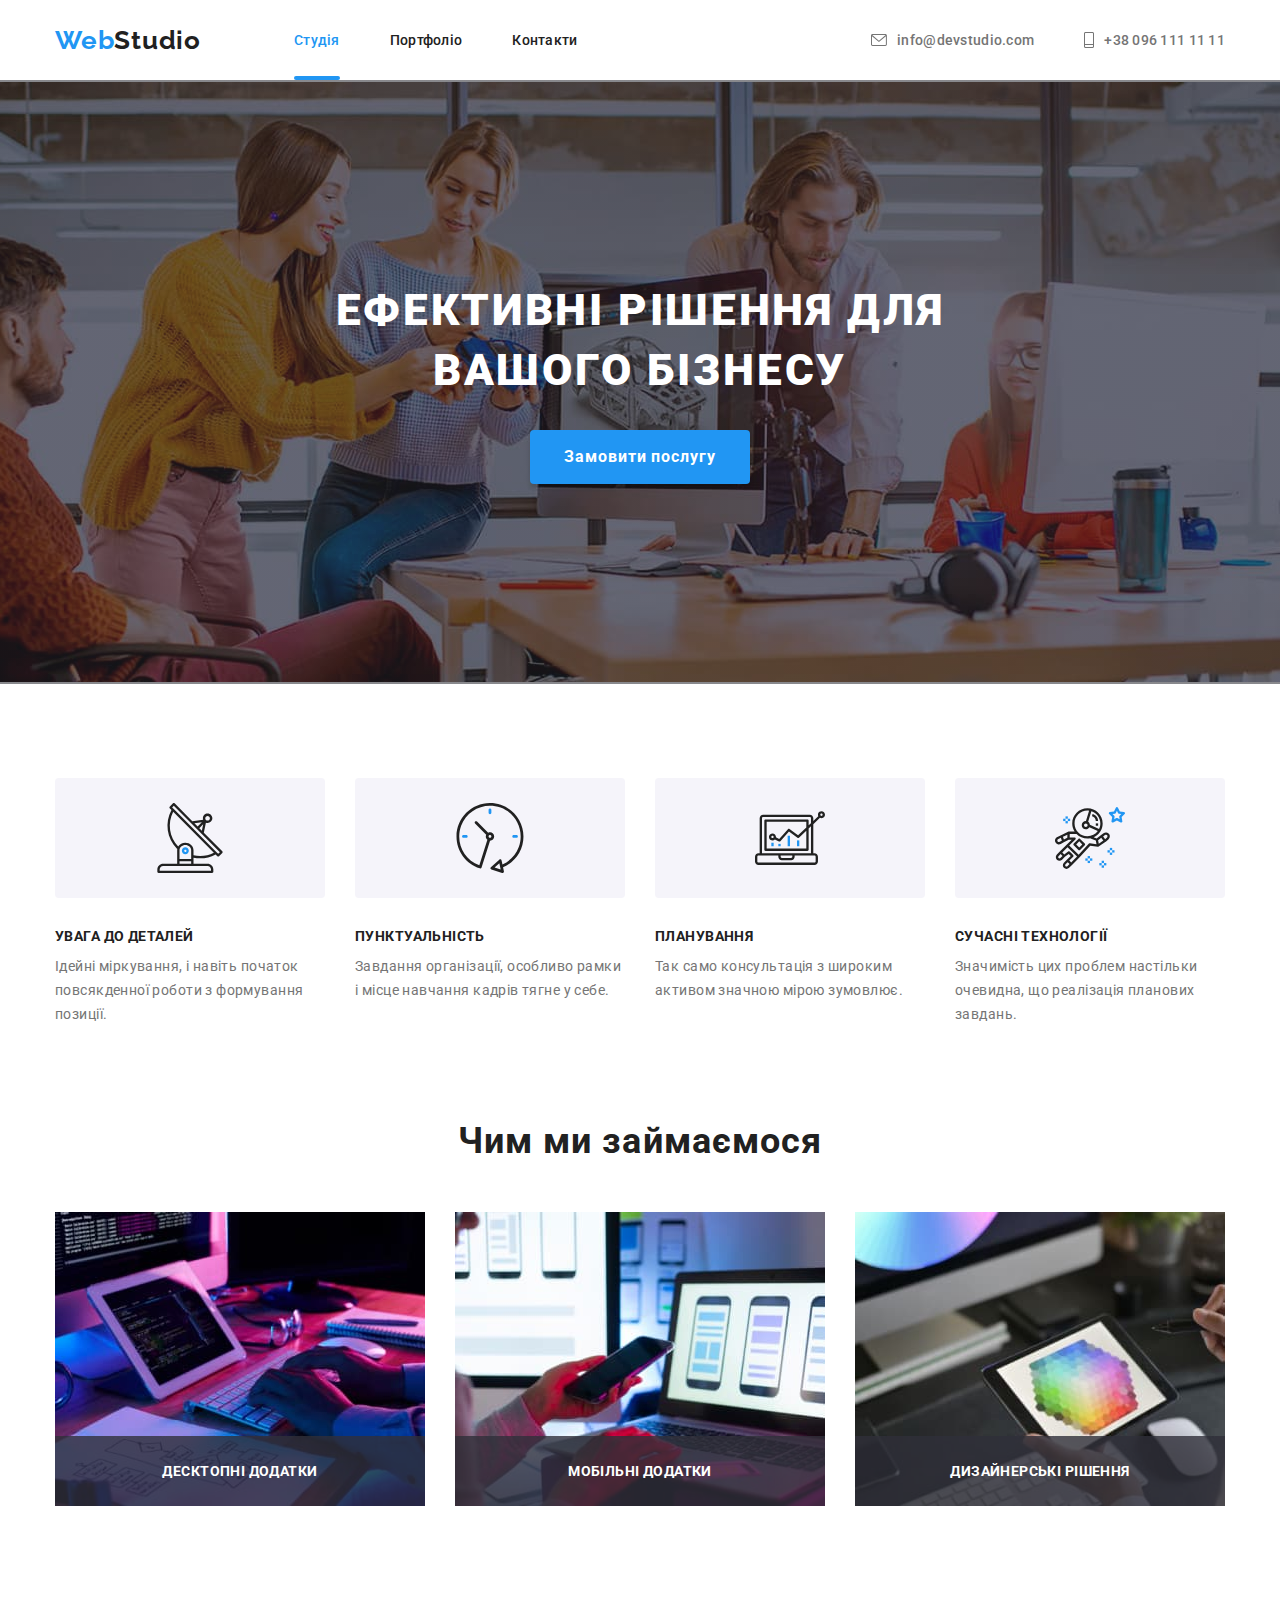
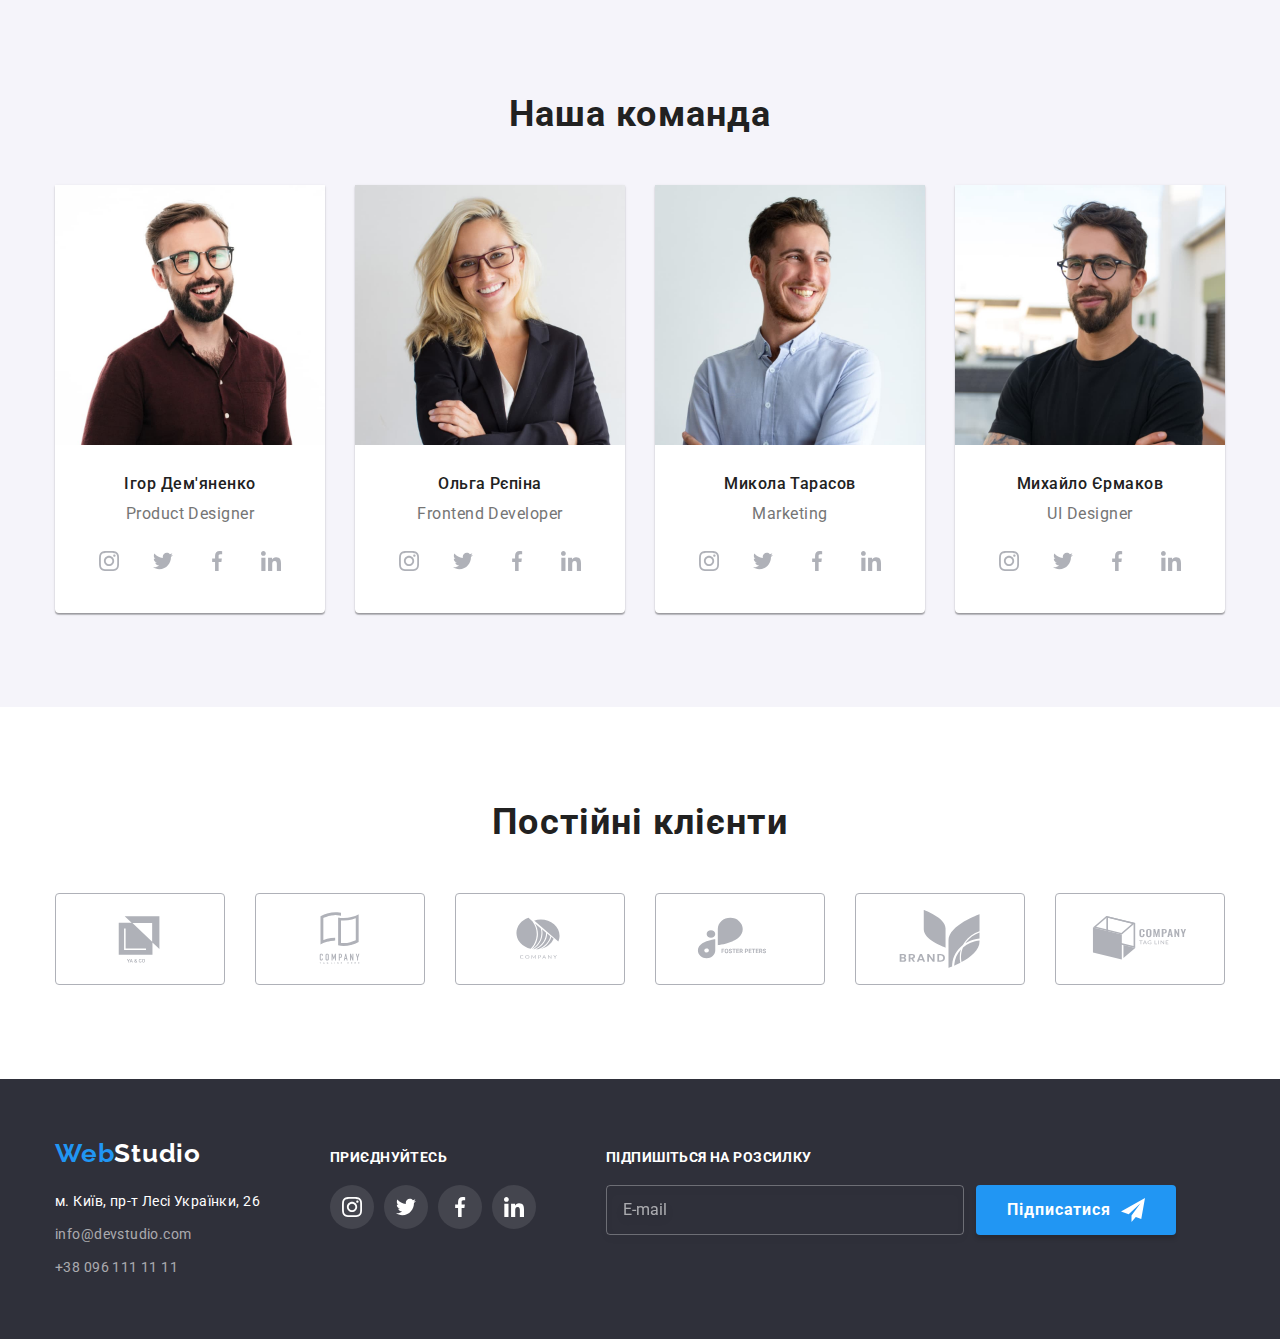
==== index.html @ f85b4e84 "стилізує форму" ====
<!DOCTYPE html>
<html lang="en">
  <head>
    <meta charset="UTF-8" />
    <meta http-equiv="X-UA-Compatible" content="IE=edge" />
    <meta name="viewport" content="width=device-width, initial-scale=1.0" />
    <title>Web Studio</title>
    <link rel="preconnect" href="https://fonts.googleapis.com" />
    <link rel="preconnect" href="https://fonts.gstatic.com" crossorigin />
    <link
      href="https://fonts.googleapis.com/css2?family=Raleway:wght@700&family=Roboto:wght@400;500;700;900&display=swap"
      rel="stylesheet"
    />
    <link
      rel="stylesheet"
      href="https://cdnjs.cloudflare.com/ajax/libs/modern-normalize/1.1.0/modern-normalize.min.css"
    />
    <link rel="stylesheet" href="./css/styles.css" />
  </head>

  <body>
    <header class="page-header">
      <div class="container flex">
        <a href="" class="logo link"
          ><span class="first-part">Web</span>Studio</a
        >
        <nav class="nav">
          <ul class="nav-list list">
            <li class="site-nav-item">
              <a href="" class="studio-nav-link current link">Студія</a>
            </li>
            <li class="site-nav-item">
              <a href="./portfolio.html" class="site-nav-link link"
                >Портфоліо</a
              >
            </li>
            <li class="site-nav-item">
              <a href="" class="site-nav-link link">Контакти</a>
            </li>
          </ul>
        </nav>
        <ul class="auth-nav list">
          <li class="header item">
            <a class="auth-nav-link mail link" href="mailto:info@devstudio.com">
              <svg class="header-icon email" width="16" , height="12">
                <use href="./images/symbol-defs.svg#envelope"></use>
              </svg>
              info@devstudio.com</a
            >
          </li>
          <li class="header item">
            <a class="auth-nav-link phone link" href="tel:+380961111111">
              <svg class="header-icon mobile" width="10" ,height="16">
                <use href="./images/symbol-defs.svg#mobile"></use>
              </svg>
              +38 096 111 11 11</a
            >
          </li>
        </ul>
      </div>
    </header>
    <main>
      <section class="section hero overlay">
        <div class="container">
          <h1 class="hero-name">Ефективні рішення для <br />вашого бізнесу</h1>
          <button data-modal-open class="hero-btn btn" type="button">
            Замовити послугу
          </button>
        </div>
      </section>
      <section class="section">
        <div class="container">
          <ul class="benefits list">
            <li class="benefits-item">
              <div class="benefit one"></div>
              <h3 class="benefits-list">Увага до деталей</h3>
              <p class="text">
                Ідейні міркування, і навіть початок повсякденної роботи з
                формування позиції.
              </p>
            </li>
            <li class="benefits-item">
              <div class="benefit two"></div>
              <h3 class="benefits-list">Пунктуальність</h3>
              <p class="text">
                Завдання організації, особливо рамки і місце навчання кадрів
                тягне у себе.
              </p>
            </li>
            <li class="benefits-item">
              <div class="benefit three"></div>
              <h3 class="benefits-list">Планування</h3>
              <p class="text">
                Так само консультація з широким активом значною мірою зумовлює.
              </p>
            </li>
            <li class="benefits-item">
              <div class="benefit four"></div>
              <h3 class="benefits-list">Сучасні технології</h3>
              <p class="text">
                Значимість цих проблем настільки очевидна, що реалізація
                планових завдань.
              </p>
            </li>
          </ul>
        </div>
      </section>
      <section class="section work">
        <div class="container">
          <h2 class="ocupation">Чим ми займаємося</h2>
          <ul class="works list">
            <li class="work-item">
              <div class="wrapper">
                <img
                  class="gallery-items"
                  src="./images/desktop.jpg"
                  alt="ноутбук "
                  width="370"
                  height="294"
                />
                <div class="overlay-box">
                  <p class="overlay-text">Десктопні додатки</p>
                </div>
              </div>
            </li>
            <li class="work-item">
              <div class="wrapper">
                <img
                  class="gallery-items"
                  src="./images/phone.jpg"
                  alt="телефон"
                  width="370"
                  height="294"
                />
                <div class="overlay-box">
                  <p class="overlay-text">Мобільні додатки</p>
                </div>
              </div>
            </li>
            <li class="work-item">
              <div class="wrapper">
                <img
                  class="gallery-items"
                  src="./images/tablet.jpg"
                  alt="планшет"
                  width="370"
                  height="294"
                />
                <div class="overlay-box">
                  <p class="overlay-text">Дизайнерські рішення</p>
                </div>
              </div>
            </li>
          </ul>
        </div>
      </section>
      <section class="section our-team">
        <div class="container">
          <h2 class="team">Наша команда</h2>
          <ul class="workers list">
            <li class="employees">
              <img
                class="gallery-items"
                src="./images/gallery.jpg"
                alt="Дизайнер"
                width="270"
                height="260"
              />
              <div class="team-workers">
                <h3 class="team-worker">Ігор Дем'яненко</h3>
                <p class="team-position">Product Designer</p>
                <ul class="team-icon">
                  <li class="team-icons list">
                    <a class="team-soc-link" href=""
                      ><svg class="socials-icon" width="20" , height="20">
                        <use href="./images/symbol-defs.svg#instagram"></use>
                      </svg>
                    </a>
                  </li>
                  <li class="team-icons list">
                    <a class="team-soc-link" href=""
                      ><svg class="socials-icon" width="20" , height="20">
                        <use href="./images/symbol-defs.svg#twitter"></use>
                      </svg>
                    </a>
                  </li>
                  <li class="team-icons list">
                    <a class="team-soc-link" href=""
                      ><svg class="socials-icon" width="20" , height="20">
                        <use href="./images/symbol-defs.svg#facebook"></use>
                      </svg>
                    </a>
                  </li>
                  <li class="team-icons list">
                    <a class="team-soc-link" href="">
                      <svg class="socials-icon" width="20" , height="20">
                        <use href="./images/symbol-defs.svg#linkedin"></use>
                      </svg>
                    </a>
                  </li>
                </ul>
              </div>
            </li>
            <li class="employees">
              <img
                class="gallery-items"
                src="./images/gallery1.jpg"
                alt="Розробник"
                width="270"
                height="260"
              />
              <div class="team-workers">
                <h3 class="team-worker">Ольга Рєпіна</h3>
                <p class="team-position">Frontend Developer</p>
                <ul class="team-icon">
                  <li class="team-icons list">
                    <a class="team-soc-link" href="">
                      <svg class="socials-icon" width="20" , height="20">
                        <use href="./images/symbol-defs.svg#instagram"></use>
                      </svg>
                    </a>
                  </li>
                  <li class="team-icons list">
                    <a class="team-soc-link" href=""
                      ><svg class="socials-icon" width="20" , height="20">
                        <use href="./images/symbol-defs.svg#twitter"></use>
                      </svg>
                    </a>
                  </li>
                  <li class="team-icons list">
                    <a class="team-soc-link" href=""
                      ><svg class="socials-icon" width="20" , height="20">
                        <use href="./images/symbol-defs.svg#facebook"></use>
                      </svg>
                    </a>
                  </li>
                  <li class="team-icons list">
                    <a class="team-soc-link" href="">
                      <svg class="socials-icon" width="20" , height="20">
                        <use href="./images/symbol-defs.svg#linkedin"></use>
                      </svg>
                    </a>
                  </li>
                </ul>
              </div>
            </li>
            <li class="employees">
              <img
                class="gallery-items"
                src="./images/gallery2.jpg"
                alt="Маркетолог"
                width="270"
                height="260"
              />
              <div class="team-workers">
                <h3 class="team-worker">Микола Тарасов</h3>
                <p class="team-position">Marketing</p>
                <ul class="team-icon">
                  <li class="team-icons list">
                    <a class="team-soc-link" href="">
                      <svg class="socials-icon" width="20" , height="20">
                        <use href="./images/symbol-defs.svg#instagram"></use>
                      </svg>
                    </a>
                  </li>
                  <li class="team-icons list">
                    <a class="team-soc-link" href=""
                      ><svg class="socials-icon" width="20" , height="20">
                        <use href="./images/symbol-defs.svg#twitter"></use>
                      </svg>
                    </a>
                  </li>
                  <li class="team-icons list">
                    <a class="team-soc-link" href=""
                      ><svg class="socials-icon" width="20" , height="20">
                        <use href="./images/symbol-defs.svg#facebook"></use>
                      </svg>
                    </a>
                  </li>
                  <li class="team-icons list">
                    <a class="team-soc-link" href="">
                      <svg class="socials-icon" width="20" , height="20">
                        <use href="./images/symbol-defs.svg#linkedin"></use>
                      </svg>
                    </a>
                  </li>
                </ul>
              </div>
            </li>
            <li class="employees">
              <img
                class="gallery-items"
                src="./images/gallery3.jpg"
                alt="Дизайнер"
                width="270"
                height="260"
              />
              <div class="team-workers">
                <h3 class="team-worker">Михайло Єрмаков</h3>
                <p class="team-position">UI Designer</p>
                <ul class="team-icon">
                  <li class="team-icons list">
                    <a class="team-soc-link" href="">
                      <svg class="socials-icon" width="20" , height="20">
                        <use href="./images/symbol-defs.svg#instagram"></use>
                      </svg>
                    </a>
                  </li>
                  <li class="team-icons list">
                    <a class="team-soc-link" href=""
                      ><svg class="socials-icon" width="20" , height="20">
                        <use href="./images/symbol-defs.svg#twitter"></use>
                      </svg>
                    </a>
                  </li>
                  <li class="team-icons list">
                    <a class="team-soc-link" href=""
                      ><svg class="socials-icon" width="20" , height="20">
                        <use href="./images/symbol-defs.svg#facebook"></use>
                      </svg>
                    </a>
                  </li>
                  <li class="team-icons list">
                    <a class="team-soc-link" href="">
                      <svg class="socials-icon" width="20" , height="20">
                        <use href="./images/symbol-defs.svg#linkedin"></use>
                      </svg>
                    </a>
                  </li>
                </ul>
              </div>
            </li>
          </ul>
        </div>
      </section>
      <section class="section clients">
        <div class="container customers">
          <h2 class="client">Постійні клієнти</h2>
          <ul class="our-clients">
            <li class="clients-list list">
              <a class="icon-client" href=""
                ><svg class="client-icons" width="106" , height="60">
                  <use href="./images/symbol-defs.svg#Logo1"></use>
                </svg>
              </a>
            </li>
            <li class="clients-list list">
              <a class="icon-client" href=""
                ><svg class="client-icons" width="106" , height="60">
                  <use href="./images/symbol-defs.svg#Logo2"></use>
                </svg>
              </a>
            </li>
            <li class="clients-list list">
              <a class="icon-client" href=""
                ><svg class="client-icons" width="106" , height="60">
                  <use href="./images/symbol-defs.svg#Logo3"></use>
                </svg>
              </a>
            </li>
            <li class="clients-list list">
              <a class="icon-client" href=""
                ><svg class="client-icons" width="106" , height="60">
                  <use href="./images/symbol-defs.svg#Logo4"></use>
                </svg>
              </a>
            </li>
            <li class="clients-list list">
              <a class="icon-client" href="">
                <svg class="client-icons" width="106" , height="60">
                  <use href="./images/symbol-defs.svg#Logo5"></use>
                </svg>
              </a>
            </li>
            <li class="clients-list list">
              <a class="icon-client" href=""
                ><svg class="client-icons" width="106" , height="60">
                  <use href="./images/symbol-defs.svg#Logo6"></use>
                </svg>
              </a>
            </li>
          </ul>
        </div>
      </section>
    </main>
    <footer class="bottom">
      <div class="container cont-bottom">
        <div class="container-bottom">
          <a href="" class="logo-link link"
            ><span class="one-part">Web</span>Studio</a
          >
          <address class="address-list">
            <ul class="address list">
              <li class="address-item">
                <a
                  class="address-location-link link"
                  href="https://goo.gl/maps/JddRu9CGbKq4Ur218"
                  >м. Київ, пр-т Лесі Українки, 26
                </a>
              </li>
              <li class="address-item">
                <a
                  class="address-nav-link link"
                  href="mailto:info@devstudio.com"
                >
                  info@devstudio.com</a
                >
              </li>
              <li class="address-item">
                <a class="address-nav-link link" href="tel:+380961111111"
                  >+38 096 111 11 11</a
                >
              </li>
            </ul>
          </address>
        </div>
        <div class="invitation">
          <p class="invite">Приєднуйтесь</p>
          <ul class="invitation-link">
            <li class="footer-soc list">
              <a class="footer-soc-link" href=""
                ><svg class="invitation-icon" width="20" height="20">
                  <use href="./images/symbol-defs.svg#instagram"></use>
                </svg>
              </a>
            </li>
            <li class="footer-soc list">
              <a class="footer-soc-link" href=""
                ><svg class="invitation-icon" width="20" height="20">
                  <use href="./images/symbol-defs.svg#twitter"></use>
                </svg>
              </a>
            </li>
            <li class="footer-soc list">
              <a class="footer-soc-link" href=""
                ><svg class="invitation-icon" width="20" height="20">
                  <use href="./images/symbol-defs.svg#facebook"></use>
                </svg>
              </a>
            </li>
            <li class="footer-soc list">
              <a class="footer-soc-link" href=""
                ><svg class="invitation-icon" width="20" height="20">
                  <use href="./images/symbol-defs.svg#linkedin"></use>
                </svg>
              </a>
            </li>
          </ul>
        </div>
        <div class="submition">
          <p class="invite">Підпишіться на розсилку</p>
          <form class="submition-form" action="">
            <input class="submit-input" type="text" placeholder="E-mail" />
            <button class="submit-btn" type="submit">
              Підписатися
              <svg class="submit-icon" width="24" height="24">
                <use href="./images/symbol-defs.svg#icon-send"></use>
              </svg>
            </button>
          </form>
        </div>
      </div>
    </footer>
    <div class="backdrop is-hidden" data-modal>
      <div class="modal">
        <button data-modal-close class="close-btn" type="button">
          <svg class="close-btn-icon" width="18" height="18">
            <use href="./images/symbol-defs.svg#close-btn"></use>
          </svg>
        </button>
        <p class="modal-title">Залиште свої дані, ми вам передзвонимо</p>
        <div class="form">
          <form class="modal-form">
            <div class="form-group">
              <label class="form-field">
                <span class="form-label">Ім'я</span>
                <input class="form-input" type="text" name="user-name" />
                <svg class="form-icon" width="18" height="18">
                  <use
                    href="./images/symbol-defs.svg#person-black-18dp-1"
                  ></use>
                </svg>
              </label>
            </div>
            <div class="form-group">
              <label class="form-field">
                <span class="form-label">Телефон</span>
                <input class="form-input" type="tel" />
                <svg class="form-icon" width="18" height="18">
                  <use href="./images/symbol-defs.svg#phone-black-18dp-1"></use>
                </svg>
              </label>
            </div>
            <div class="form-group">
              <label class="form-field">
                <span class="form-label">Пошта</span>
                <input class="form-input" type="email" />
                <svg class="form-icon" width="18" height="18">
                  <use href="./images/symbol-defs.svg#email-black-18dp-1"></use>
                </svg>
              </label>
            </div>
              <label class="form-field-comment" for="comment">
                <span class="form-label" >Коментар</span>
                <textarea
                  class="form-message"
                  name=""
                  rows="6"
                  placeholder="Введіть текст"
                ></textarea>
              </label>
            <div class="form-group">
              <label class="form-label-accept">
                <input
                  class="checkbox1"
                  type="checkbox"
                  name="topic"
                  value="accept"
                />
                <span class="check-icon"></span>
                <!-- <svg class="accept-icon" width="16" height="15">
                  <use href="./images/symbol-defs.svg#Vector"></use>
                </svg></span> -->
                <span class="condition">Погоджуюся з розсилкою та приймаю 
                  <a class="condition2" href="">Умови договору</a> 
                </span>
              </label>
            </div>
            <button class="submit" type="submit">Відправити</button>
          </form>
        </div>
      </div>
    </div>
    <script src="./modal.js"></script>
  </body>
</html>
---- css/styles.css ----
:root {
    --second-font: 'Raleway', sans-serif;
    --accent-color: #2196F3;
    --main-color: #212121;
    --second-color: #757575;
    --third-color: #FFFFFF;
    --fourth-color: rgba(255, 255, 255, 0.6);
    --idx-backdrop: 1000;
}

body {
    font-family: 'Roboto', sans-serif;
    color: var(--main-color);
    margin: 0;
}


/* Container */
.container {
    width: 1200px;
    margin: 0 auto;
    padding-left: 15px;
    padding-right: 15px;
}

h1,
h2,
h3,
h4,
h5,
h6,
p,
ul {
    margin-top: 0;
    margin-bottom: 0;
}

/* Утиліти */
.list {
    padding: 0;
    margin: 0;
    list-style: none;
}

.link {
    text-decoration: none;
}

/* Flex */
.flex {
    display: flex;
    align-items: center;
}

/* Logo */
.logo {
    padding-top: 24px;
    padding-bottom: 24px;
    font-family: var(--second-font);
    font-style: normal;
    font-weight: 700;
    font-size: 26px;
    line-height: calc(31/26);
    letter-spacing: 0.03em;
    color: var(--main-color);
}



.first-part {
    color: var(--accent-color);
}

/* Site nav */

.site-nav {
    display: flex;
    font-weight: 500;
    font-size: 14px;
    line-height: 1, 14;
    letter-spacing: 0.02em;
}

.site-nav-item:last-child {
    margin-right: 0;
}

.nav-list .site-nav-item+.site-nav-item {
    margin-left: 50px;
}

.nav-list {
    display: flex;
    margin-left: 93px;
}

.studio-nav-link {
    position: relative;
    display: block;
    padding-top: 32px;
    padding-bottom: 32px;
    color: var(--accent-color);
    font-weight: 500;
    font-size: 14px;
    line-height: calc(16/14);
    letter-spacing: 0.02em;
    transition-property: color;
    transition-duration: 250ms;
    transition-timing-function: cubic-bezier(0.4, 0, 0.2, 1);
}

.studio-nav-link.current {
    color: #2196F3;
}

.studio-nav-link.current::after {
    position: absolute;
    bottom: 0;
    left: 0;
    content: '';
    display: block;
    width: 100%;
    height: 4px;
    border-radius: 2px;
    background-color: #2196F3;
}


.site-nav-link {
    display: block;
    padding-top: 32px;
    padding-bottom: 32px;
    font-weight: 500;
    font-size: 14px;
    line-height: calc(16/14);
    letter-spacing: 0.02em;
    color: var(--main-color);
    transition-property: color;
    transition-duration: 250ms;
    transition-timing-function: cubic-bezier(0.4, 0, 0.2, 1);

}

.site-nav-link:hover,
.site-nav-link:focus {
    color: var(--accent-color);
}

/* Auth nav */


.auth-nav {
    display: flex;
    margin-left: auto;
}

.auth-nav .item +.item {
    margin-left: 50px;
}


.header-icon {
    display: inline-block;
    fill: currentColor;
}

.email {
    width: 16px;
    height: 12px;
}

.mobile {
    width: 10px;
    height: 16px;


}

.auth-nav-link {

    color: var(--second-color);
    font-weight: 500;
    font-size: 14px;
    line-height: calc(16/14);
    letter-spacing: 0.02em;
    display: flex;
    justify-content: center;
    align-items: center;
    gap: 10px;
    transition-property: color;
    transition-duration: 250ms;
    transition-timing-function: cubic-bezier(0.4, 0, 0.2, 1);

}

.auth-nav-link:hover,
.auth-nav-link:focus {
    color: var(--accent-color);
}

.section {
    padding-top: 94px;
    padding-bottom: 94px;
    margin: 0 auto;

}

/* Hero */
.hero {
    max-width: 1600 px;
    padding-top: 200px;
    padding-bottom: 200px;
    margin-top: 0;
    /* background: rgba(47, 48, 58, 0.4); */
    font-weight: 900;
    font-size: 44px;
    line-height: calc(60/44);
    text-align: center;
    letter-spacing: 0.06em;
    text-transform: uppercase;
    color: var(--third-color);
}

.overlay {
    max-width: 1600 px;
    height: 600;
    margin-left: auto;
    margin-right: auto;
    background-image: linear-gradient(to right, rgba(47, 48, 58, 0.4), rgba(47, 48, 58, 0.4)), url('../images/background-image.jpg');
    background-size: auto;
    background-position: center;
    background-color: #c4c4c4;
    ;
    background-repeat: no-repeat;
}

.hero .overlay {
    max-width: 1600px;
}

.hero-name {
    font-weight: 900;
    font-size: 44px;
    line-height: calc(60/44);
    text-align: center;
    letter-spacing: 0.06em;
    text-transform: uppercase;
    color: var(--third-color);
}



.hero-btn {
    border-radius: 4px;
    padding: 10px 32px;
    margin-top: 30px;
    min-width: 216px;
    text-align: center;
    font-family: inherit;
    font-style: normal;
    background-color: var(--accent-color);
    color: var(--third-color);
    font-weight: 700;
    font-size: 16px;
    line-height: 1.88;
    letter-spacing: 0.06em;
    box-shadow: 0px 4px 4px rgba(0, 0, 0, 0.15);
    cursor: pointer;
    border-color: transparent;
    transition-property: background-color;
    transition-duration: 250ms;
    transition-timing-function: cubic-bezier(0.4, 0, 0.2, 1);
}


.hero-btn:hover,
.hero-btn:focus {
    background-color: #188CE8;
}

/* Benefits */

.benefit {
    width: 270px;
    height: 120px;
    background-color: #F5F4FA;
    border-radius: 4px;
    margin-bottom: 30px;
    display: flex;
    text-align: center;
    justify-content: center;
}

.one {
    background-image: url(../images/icons/antenna.svg);
    background-repeat: no-repeat;
    background-position: 50% 50%;
}

.two {
    background-image: url(../images/icons/clock.svg);
    background-repeat: no-repeat;
    background-position: 50% 50%;
}

.three {
    background-image: url(../images/icons/diagram.svg);
    background-repeat: no-repeat;
    background-position: 50% 50%;
}

.four {
    background-image: url(../images/icons/astronaut.svg);
    background-repeat: no-repeat;
    background-position: 50% 50%;
}

.benefits {
    display: flex;
    justify-content: space-between;
}

.benefits-item {
    padding: 0;
    margin: 0;
    display: list-item;
    text-align: -webkit-match-parent;
}

.benefits-list {
    margin-bottom: 10px;
    font-weight: 700;
    font-size: 14px;
    line-height: calc(16/14);
    letter-spacing: 0.03em;
    text-transform: uppercase;
    color: var(--main-color);

}

.text {
    width: 270px;
    color: var(--second-color);
    font-size: 14px;
    line-height: calc(24/14);
    letter-spacing: 0.03em;

}

/* Ocupation */
.work {
    padding-top: 0;
}

.works {
    display: flex;
    justify-content: space-between;
}

.work-item {
    padding: 0;
    margin: 0;
}

.ocupation {
    margin-bottom: 50px;
    font-weight: 700;
    font-size: 36px;
    line-height: calc(42/36);
    text-align: center;
    letter-spacing: 0.03em;
    color: var(--main-color);
}

.wrapper {
    position: relative;
}

.overlay-box {
    position: absolute;
    height: 70px;
    left: 0;
    bottom: 0;
    width: 100%;
}

.overlay-text {
    font-family: 'Roboto';
    font-style: normal;
    font-weight: 700;
    font-size: 14px;
    line-height: 16px;
    text-align: center;
    letter-spacing: 0.03em;
    text-transform: uppercase;
    padding: 27px;
    color: #FFFFFF;
    background: rgba(47, 48, 58, 0.8);
}

/* Team */
.our-team {
    background-color: #F5F4FA;

}

.team {
    margin-bottom: 50px;
    font-weight: 700;
    font-size: 36px;
    line-height: calc(42, 19/36);
    text-align: center;
    letter-spacing: 0.03em;
    color: var(--main-color);
}

.workers {
    display: flex;
    margin: 0;
    padding: 0;
    justify-content: space-between;
}

.employees {
    background: #FFFFFF;
    box-shadow: 0px 1px 3px rgba(0, 0, 0, 0.12), 0px 1px 1px rgba(0, 0, 0, 0.14), 0px 2px 1px rgba(0, 0, 0, 0.2);
    border-radius: 0px 0px 4px 4px;
}

.employees:not(:last-child) {
    margin-right: 30px;
}

.team-workers {
    padding-top: 30px;
    padding-bottom: 30px;
}

.team-worker {

    margin-bottom: 10px;
    font-weight: 500;
    font-size: 16px;
    line-height: calc(18, 75/16);
    text-align: center;
    letter-spacing: 0.03em;
    color: var(--main-color);
    background-color: var(--third-color);
}


.team-position {

    font-size: 16px;
    line-height: calc(19/16);
    text-align: center;
    letter-spacing: 0.03em;
    color: var(--second-color);
    background-color: var(--third-color);
    margin-bottom: 16px;
}

.team-icon {
    display: flex;
    justify-content: center;
    gap: 10px;
    padding-left: 0;

}

.team-icons {
    width: 44px;
    height: 44px;
    border-radius: 50%;
    background-color: #ffffff;
    display: flex;
    align-items: center;
    justify-content: center;
    transition-property: background-color;
    transition-duration: 250ms;
    transition-timing-function: cubic-bezier(0.4, 0, 0.2, 1);

}

.team-icons:hover,
.team-icons:focus {
    background-color: #2196F3;
    border-radius: 50%;
}

.team-soc-link {
    width: 44px;
    height: 44px;
    border-radius: 50%;
    display: flex;
    align-items: center;
    justify-content: center;
    transition-property: fill;
    transition-duration: 250ms;
    transition-timing-function: cubic-bezier(0.4, 0, 0.2, 1);
}

.socials-icon {
    border: 0;
    width: 20px;
    height: 20 px;
    fill: #AFB1B8;
    transition-property: fill;
    transition-duration: 250ms;
    transition-timing-function: cubic-bezier(0.4, 0, 0.2, 1);
}

.team-soc-link:hover .socials-icon,
.team-soc-link:focus .socials-icon {
    fill: #ffffff;
}


.team-soc-link:focus {
    background-color: #2196F3;
}

.client {
    font-weight: 700;
    font-size: 36px;
    line-height: calc(42/36);
    text-align: center;
    letter-spacing: 0.03em;
    color: var(--main-color);
    margin-bottom: 50px;

}

.our-clients {
    display: flex;
    padding: 0;


}

.clients-list {
    width: 170px;
    height: 92px;
    border: 1px solid #AFB1B8;
    border-radius: 4px;
    margin-right: 30px;
    display: flex;
    justify-content: center;
    align-items: center;
    transition-property: border;
    transition-duration: 250ms;
    transition-timing-function: cubic-bezier(0.4, 0, 0.2, 1);
}

.clients-list:last-child {
    margin-right: 0;
}

.clients-list:hover,
.clients-list:focus {
    border: 1px solid #2196F3;
    border-radius: 4px;
}

.icon-client {
    width: 170px;
    height: 92px;
    display: flex;
    justify-content: center;
    align-items: center;
    transition-property: fill;
    transition-duration: 250ms;
    transition-timing-function: cubic-bezier(0.4, 0, 0.2, 1);
}

.icon-client:hover .client-icons,
.icon-client:focus .client-icons {
    fill: #2196F3;
}

.client-icons {
    fill: #AFB1B8;
    transition-property: fill;
    transition-duration: 250ms;
    transition-timing-function: cubic-bezier(0.4, 0, 0.2, 1);
}


/* Footer */
.bottom {
    padding-top: 60px;
    padding-bottom: 60px;
    background-color: #2F303A;
    display: flex;
    align-items: baseline;
    margin: 0 auto;
}

.cont-bottom {
    margin: 0 auto;
    display: flex;
    gap: 70px;
    align-items: baseline;
}



.logo-link {
    margin-bottom: 20px;
    font-family: var(--second-font);
    font-style: normal;
    font-weight: 700;
    font-size: 26px;
    line-height: 1, 19;
    letter-spacing: 0.03em;
    color: var(--third-color);
}


.one-part {
    color: var(--accent-color);
}

.address {
    margin-top: 20px;
    font-family: 'Roboto';
    font-style: normal;
    font-weight: 400;
    font-size: 14px;
    line-height: 1, 71;
    letter-spacing: 0.03em;
}

.address-item {
    margin-top: 9px;
}

.address-list {
    font-family: 'Roboto';
    font-style: normal;
    font-weight: 400;
    font-size: 14px;
    line-height: 1, 71;
    letter-spacing: 0.03em;
}

.address-location-link {
    color: var(--third-color);
    font-weight: 400;
    font-size: 14px;
    line-height: calc(24/14);
    letter-spacing: 0.03em;
    transition-property: color;
    transition-duration: 250ms;
    transition-timing-function: cubic-bezier(0.4, 0, 0.2, 1);

}

.address-location-link:hover,
.address-location-link:focus {
    color: var(--accent-color);
}

.address-nav-link {
    color: var(--fourth-color);
    cursor: pointer;
    font-size: 14px;
    line-height: calc(24/14);
    letter-spacing: 0.03em;
    transition-property: color;
    transition-duration: 250ms;
    transition-timing-function: cubic-bezier(0.4, 0, 0.2, 1);

}


.address-nav-link:hover,
.address-nav-link:focus {
    color: var(--accent-color);
}
.invite {
    font-family: 'Roboto';
    font-weight: 700;
    font-size: 14px;
    line-height: calc(16/14);
    letter-spacing: 0.03em;
    text-transform: uppercase;
    color: #FFFFFF;
    margin-bottom: 20px;
}

.invitation-link {
    display: flex;
    justify-content: center;
    gap: 10px;
    padding-left: 0;

}

.invitation-icon {
    fill: #FFFFFF;
}

.invitation-icon:hover .invitation-icon:focus {
    background-color: #2196F3;
}

.submition-form{
    display: flex;
}
.submit-input{
    padding-left: 16px;
    width: 358px;
    height: 50px;
    background: transparent;
    border: 1px solid rgba(255, 255, 255, 0.3);
    filter: drop-shadow(0px 4px 4px rgba(0, 0, 0, 0.15));
    border-radius: 4px;
}
.submit-input::placeholder{
    color: rgba(255, 255, 255, 0.6);
}
.submit-btn{
    display: flex;
    font-weight: 700;
    font-size: 16px;
    line-height: calc(30/16);
    text-align: center;
    align-items: center;
    justify-content: center;
    letter-spacing: 0.06em;
    min-width: 200px;
    height: 50px;
    margin-left: 12px;
    cursor: pointer;
    color: #FFFFFF;
    background: #2196F3;
    border: #2196F3;
    box-shadow: 0px 4px 4px rgba(0, 0, 0, 0.15);
border-radius: 4px;
transition-property: background-color;
transition-duration: 250ms;
transition-timing-function: cubic-bezier(0.4, 0, 0.2, 1);
}
.submit-icon{
margin-left: 10px;
}
    .submit-btn:hover,
    .submit-btn:focus{
        background-color: #188CE8;
    }

/* .footer-soc{ */

.footer-soc-link {
    width: 44px;
    height: 44px;
    border-radius: 50%;
    background: rgba(255, 255, 255, 0.1);
    display: flex;
    align-items: center;
    justify-content: center;
    transition-property: background-color;
    transition-duration: 250ms;
    transition-timing-function: cubic-bezier(0.4, 0, 0.2, 1);
}

.footer-soc-link:hover,
.footer-soc-link:focus {
    background-color: #2196F3;
}

/* Портфоліо */
.page {
    border-bottom: 1px solid #ECECEC;
}

.port-nav-link {
    position: relative;
    display: block;
    padding-top: 32px;
    padding-bottom: 32px;
    color: var(--accent-color);
    font-weight: 500;
    font-size: 14px;
    line-height: calc(16/14);
    letter-spacing: 0.02em;
}

.port-nav-link.current {
    color: #2196F3;
}

.port-nav-link.current::after {
    position: absolute;
    bottom: 0;
    left: 0;
    content: '';
    display: block;
    width: 100%;
    height: 4px;
    border-radius: 2px;
    background-color: #2196F3;
}

.btn-port-list {
    display: flex;
    justify-content: center;
    margin-bottom: 50px;
}

.style {
    padding: 6px 25px;
}

.btn-port {
    margin-left: 8px;
    padding: 6px 22px;
    border-radius: 4px;
    font-weight: 500;
    font-size: 16px;
    line-height: calc(26/16);
    letter-spacing: 0.03em;
    border-color: transparent;
    cursor: pointer;
    transition-property: background-color, color, box-shadow;
    transition-duration: 250ms;
    transition-timing-function: cubic-bezier(0.4, 0, 0.2, 1);
}

.btn-port:hover,
.btn-port:focus {
    background-color: var(--accent-color);
    color: var(--third-color);
    box-shadow: 0px 3px 1px rgba(0, 0, 0, 0.1), 0px 1px 2px rgba(0, 0, 0, 0.08), 0px 2px 2px rgba(0, 0, 0, 0.12);
}

.visually-hidden {
    position: absolute;
    width: 1px;
    height: 1px;
    margin: -1px;
    border: 0;
    padding: 0;

    white-space: nowrap;
    clip-path: inset(100%);
    clip: rect(0 0 0 0);
    overflow: hidden;
}

.gallery-items {
    display: block;
}

.gallery-list {
    display: flex;
    flex-wrap: wrap;
    gap: 30px;
    width: 1200px;
}

.gallery-item {
    width: 370px;
    background: #FFFFFF;
    border: 1px solid #EEEEEE;
    transition-property: box-shadow;
    transition-duration: 250ms;
    transition-timing-function: cubic-bezier(0.4, 0, 0.2, 1);
}

.gallery-item:hover {
    box-shadow: 0px 1px 1px rgba(0, 0, 0, 0.12), 0px 4px 4px rgba(0, 0, 0, 0.06), 1px 4px 6px rgba(0, 0, 0, 0.16);
}

.gallery-list:nth-child(3n) {
    margin-right: 0;
}

.team-thumb {
    position: relative;
    width: 370px;
    height: 294px;
    overflow: hidden;

}

.thumb-overlay {
    position: absolute;
    display: flex;
    align-items: center;
    top: 0;
    left: 0;
    width: 100%;
    height: 100%;
    transform: translateY(100%);
    background: rgba(33, 150, 243, 0.9);
    transition: transform;
    transition-duration: 250ms;
    transition-timing-function:cubic-bezier(0.4, 0, 0.2, 1) ;
}
.gallery-item:hover .thumb-overlay{
    transform: translateY(0);
}

.thumb-text {
font-weight: 400;
font-size: 18px;
line-height: calc(28/18);
letter-spacing: 0.03em;
padding-left: 24px;
padding-right: 24px;
color: #FFFFFF;
}

.project-desk {
    padding: 20px 24px;
}


.project-list {
    margin-bottom: 4px;
    font-weight: 700;
    font-size: 18px;
    line-height: calc(36/18);
    letter-spacing: 0.06em;
    color: var(--main-color)
}

.project-text {
    font-size: 16px;
    line-height: calc(30/16);
    letter-spacing: 0.03em;
    color: var(--second-color);
}

.backdrop {
    position: fixed;
    top: 0;
    left: 0;
    z-index: 1;
    width: 100%;
    height: 100%;
    padding: 40px;
    background: rgba(0, 0, 0, 0.2);
    transition: opacity 250ms cubic-bezier(0.4, 0, 0.2, 1), visibility 250ms cubic-bezier(0.4, 0, 0.2, 1);
}

.backdrop.is-hidden {
    opacity: 0;
    visibility: hidden;
    pointer-events: none;
}

.modal {
    position: absolute;
    min-height: 581px;
    min-width: 528px;  
    top: 50%;
    left: 50%;
    padding: 40px;
    transform: translate(-50%, -50%);
    background-color: #FFFFFF;
    border-radius: 4px;
}

.close-btn {
    position: absolute;
    display: flex;
    align-items: center;
    justify-content: center;
    width: 30px;
    height: 30px; 
    padding: 0;  
    top: 8px;
    right: 8px;
    background-color: transparent;
    border: 1px solid rgba(0, 0, 0, 0.1);
    border-radius: 50%;
    cursor: pointer;
}

.modal-title{
font-weight: 700;
font-size: 20px;
margin-bottom: 12px;
align-items: center;
justify-content: center;
line-height: calc(23/20);
text-align: center;
letter-spacing: 0.03em;
color: #212121;
}

.form-field{
    display: block;
    position: relative;
    margin-bottom: 10px;
}

.form-icon{
    position: absolute;
    margin-top:11px;
    left: 12px;
    transition: transform;
    transition-duration: 250ms;
    transition-timing-function:cubic-bezier(0.4, 0, 0.2, 1) ;
}
.form-label{
    display: flex;
    margin-bottom: 4px;
    font-weight: 400;
font-size: 12px;
line-height: calc(14/12);
letter-spacing: 0.01em;
color: #757575;
}

.form-message::placeholder{
padding:12px 16px;
}
.form-input{
    width:100%;
    height: 40px;
    margin-bottom: 10px;
    border: 1px solid rgba(33, 33, 33, 0.2);
border-radius: 4px;
transition: transform;
    transition-duration: 250ms;
    transition-timing-function:cubic-bezier(0.4, 0, 0.2, 1) ;

}

.form-message{
    width:100%;
    border: 1px solid rgba(33, 33, 33, 0.2);
border-radius: 4px;;
margin-bottom: 20px;
transition: transform;
    transition-duration: 250ms;
    transition-timing-function:cubic-bezier(0.4, 0, 0.2, 1) ;
}
.form-label-accept{
    display: block;
    margin-left: 12px;
}
.checkbox1{
appearance: none;
}
.check-icon{
    display: inline-block;
    border: 2px solid #212121;
	border-radius: 3px;
    width: 16px;
    height: 15px;
}
.checkbox1:checked + .check-icon{
background-color: #2196F3;
background-image: url(..//images/icon\ check\ \(1\).svg);
background-size: contain;
background-origin: border-box;
border: none;

}

.form-input:focus{
    outline-color: #2196F3;
}

.form-input:focus + .form-icon{
fill: #2196F3;
}
.form-message:focus{
    outline-color: #2196F3;
}
.condition{
    font-weight: 400;
font-size: 14px;
line-height: calc(24/14);
letter-spacing: 0.03em;

color: #757575;
}

.condition2{
    font-size: 14px;
    line-height: calc(24/14);
    letter-spacing: 0.03em;
    text-decoration-line: underline;
    color:#2196F3;
}

.submit{
    width: 200px;
    height: 50px;
    margin-top: 30px;
    margin-left: 124px;
    text-align: center;
    align-items: center;
    justify-content: center;
    cursor: pointer;
    color: #FFFFFF;
    background: #2196F3;
    border: #2196F3;
    font-weight: 700;
font-size: 16px;
line-height: 30px;
letter-spacing: 0.06em;
    box-shadow: 0px 4px 4px rgba(0, 0, 0, 0.15);
border-radius: 4px;
transition-property: background-color;
transition-duration: 250ms;
transition-timing-function: cubic-bezier(0.4, 0, 0.2, 1);
}

.submit:hover,
.submit:focus{
    background-color:#188CE8;
}
/* .modal-form{
    margin: 12px 40px 40px 40px;
}
.form_{
width: 528px;
height: 581px;
margin-left: auto;
margin-right: auto;
padding: 40px;
}
.form-field{
    display: flex;
    flex-direction: column;
margin-bottom: 10px;
}
.form-fields{
    margin-top: 20px;
}
.form-label{
    margin-bottom: 4px;
}
.submit{
    margin-top: 30px;
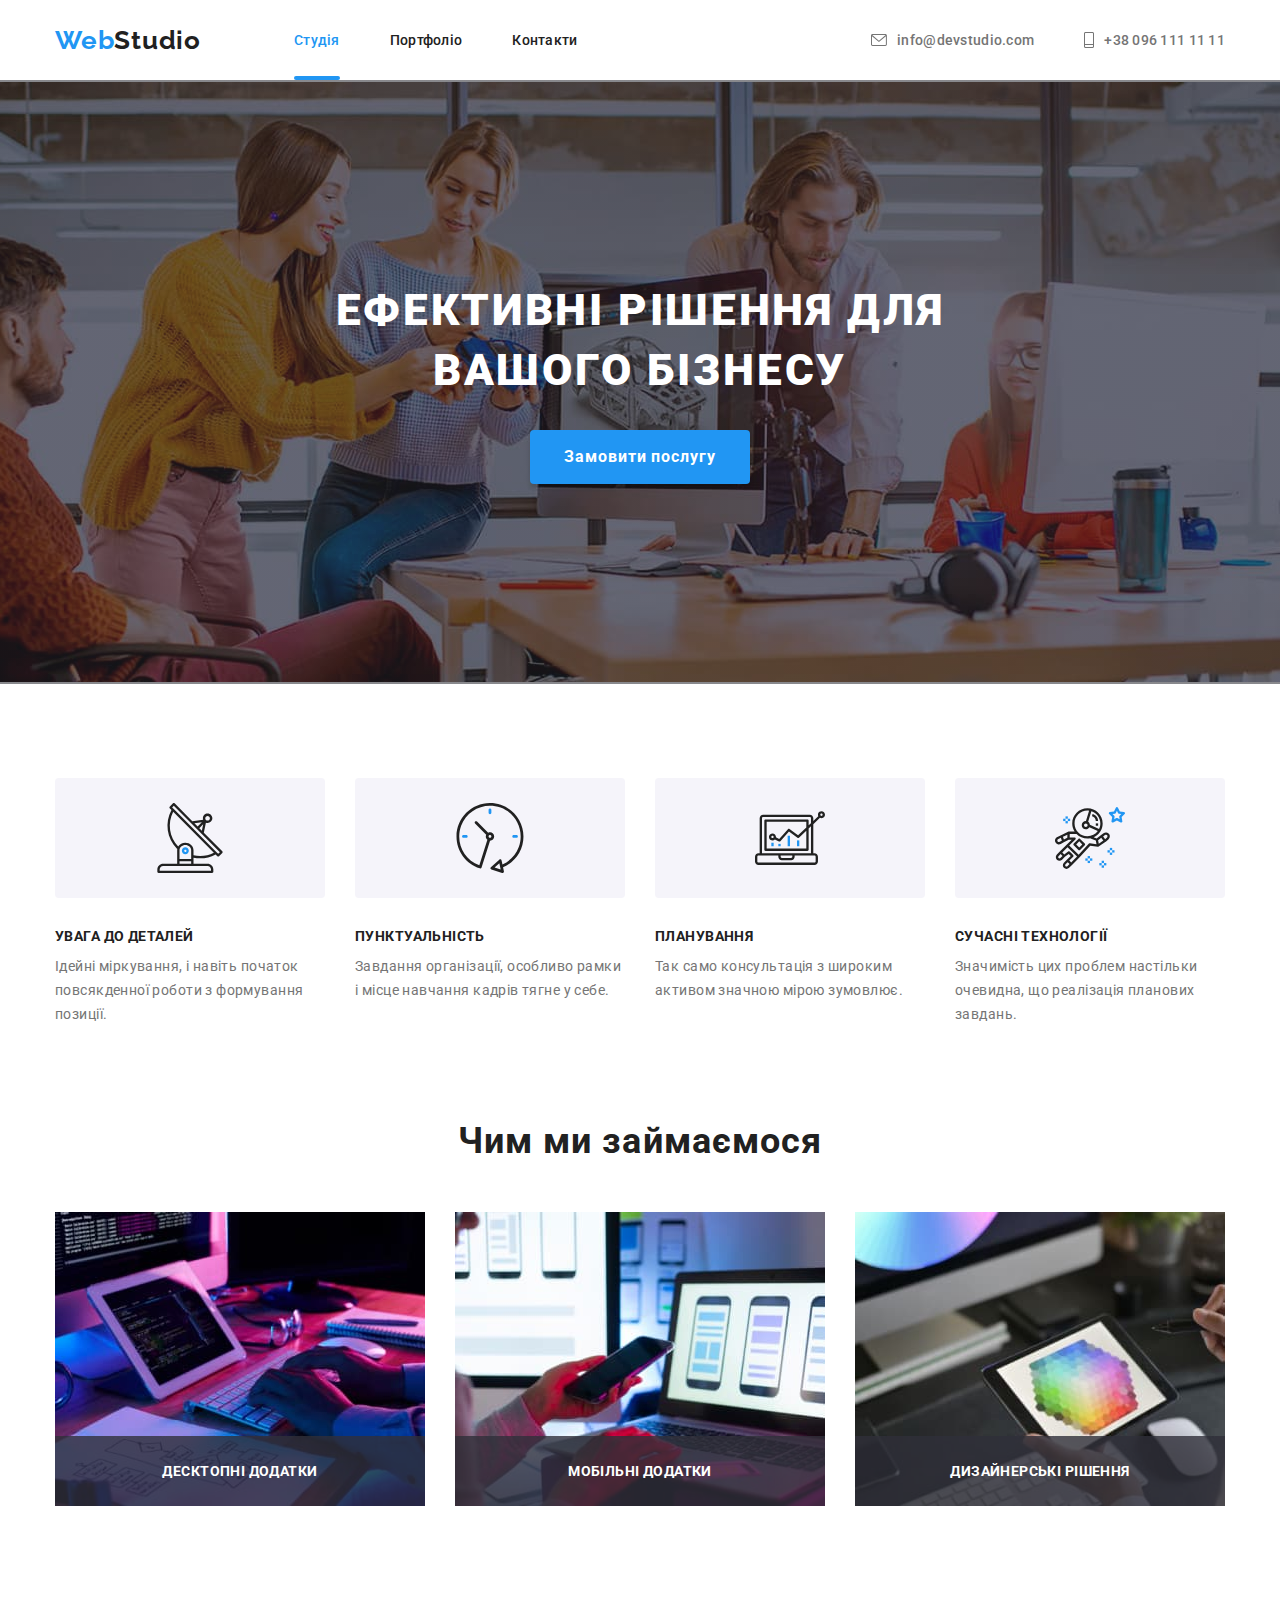
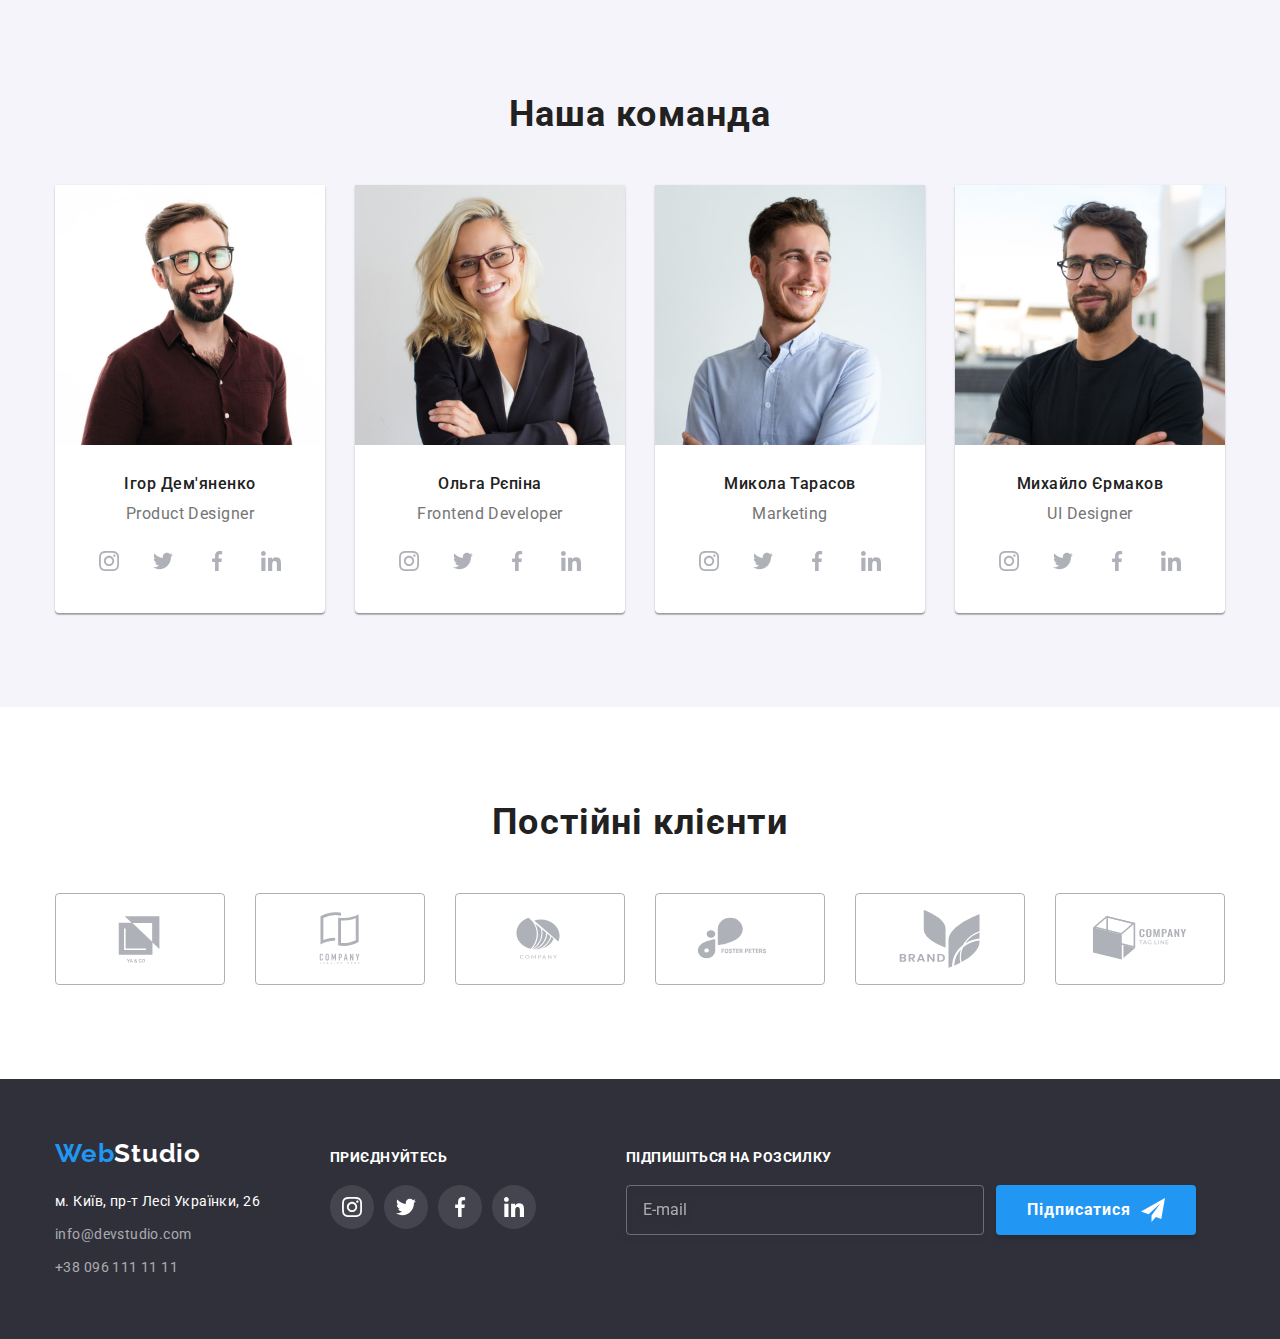
==== commit 43f8b9cf: "робить виправлення" ====
--- a/index.html
+++ b/index.html
@@ -384,7 +384,7 @@
       </section>
     </main>
     <footer class="bottom">
-      <div class="container cont-bottom">
+      <div class="container-cont-bottom">
         <div class="container-bottom">
           <a href="" class="logo-link link"
             ><span class="one-part">Web</span>Studio</a
@@ -500,17 +500,20 @@
                 </svg>
               </label>
             </div>
+            <div class="form-group-comment">
               <label class="form-field-comment" for="comment">
                 <span class="form-label" >Коментар</span>
                 <textarea
                   class="form-message"
                   name=""
-                  rows="6"
+                  rows="5"
                   placeholder="Введіть текст"
                 ></textarea>
               </label>
-            <div class="form-group">
+            </div>
+            <div class="form-group-message">
               <label class="form-label-accept">
+                <div class="check-group">
                 <input
                   class="checkbox1"
                   type="checkbox"
@@ -518,12 +521,10 @@
                   value="accept"
                 />
                 <span class="check-icon"></span>
-                <!-- <svg class="accept-icon" width="16" height="15">
-                  <use href="./images/symbol-defs.svg#Vector"></use>
-                </svg></span> -->
                 <span class="condition">Погоджуюся з розсилкою та приймаю 
                   <a class="condition2" href="">Умови договору</a> 
                 </span>
+              </div>
               </label>
             </div>
             <button class="submit" type="submit">Відправити</button>
--- a/css/styles.css
+++ b/css/styles.css
@@ -596,10 +596,12 @@
     margin: 0 auto;
 }
 
-.cont-bottom {
+.container-cont-bottom {
+    display: flex;
+    width: 1200px;
     margin: 0 auto;
-    display: flex;
-    gap: 70px;
+    padding-left: 15px;
+    padding-right: 15px;
     align-items: baseline;
 }
 
@@ -622,7 +624,7 @@
 }
 
 .address {
-    margin-top: 20px;
+    
     font-family: 'Roboto';
     font-style: normal;
     font-weight: 400;
@@ -636,12 +638,9 @@
 }
 
 .address-list {
-    font-family: 'Roboto';
-    font-style: normal;
-    font-weight: 400;
-    font-size: 14px;
-    line-height: 1, 71;
-    letter-spacing: 0.03em;
+    letter-spacing: 0.03em;
+    margin-top: 20px;
+    margin-right: 70px;
 }
 
 .address-location-link {
@@ -678,6 +677,9 @@
 .address-nav-link:focus {
     color: var(--accent-color);
 }
+.invitation{
+    margin-right: 90px;
+}
 .invite {
     font-family: 'Roboto';
     font-weight: 700;
@@ -704,6 +706,7 @@
 .invitation-icon:hover .invitation-icon:focus {
     background-color: #2196F3;
 }
+
 
 .submition-form{
     display: flex;
@@ -716,6 +719,7 @@
     border: 1px solid rgba(255, 255, 255, 0.3);
     filter: drop-shadow(0px 4px 4px rgba(0, 0, 0, 0.15));
     border-radius: 4px;
+    color: #FFFFFF;
 }
 .submit-input::placeholder{
     color: rgba(255, 255, 255, 0.6);
@@ -962,6 +966,7 @@
     transform: translate(-50%, -50%);
     background-color: #FFFFFF;
     border-radius: 4px;
+    box-shadow: 0px 1px 3px rgba(0, 0, 0, 0.12), 0px 1px 1px rgba(0, 0, 0, 0.14), 0px 2px 1px rgba(0, 0, 0, 0.2);
 }
 
 .close-btn {
@@ -978,8 +983,13 @@
     border: 1px solid rgba(0, 0, 0, 0.1);
     border-radius: 50%;
     cursor: pointer;
-}
-
+    transition: opacity 250ms cubic-bezier(0.4, 0, 0.2, 1), visibility 250ms cubic-bezier(0.4, 0, 0.2, 1);
+}
+
+.close-btn:hover,
+.close-btn:focus{
+    fill: var(--accent-color);
+}
 .modal-title{
 font-weight: 700;
 font-size: 20px;
@@ -992,10 +1002,14 @@
 color: #212121;
 }
 
+.form-group{
+    margin-bottom: 10px;
+
+}
 .form-field{
     display: block;
     position: relative;
-    margin-bottom: 10px;
+    
 }
 
 .form-icon{
@@ -1016,13 +1030,11 @@
 color: #757575;
 }
 
-.form-message::placeholder{
-padding:12px 16px;
-}
+
 .form-input{
     width:100%;
     height: 40px;
-    margin-bottom: 10px;
+    padding-left: 42px;
     border: 1px solid rgba(33, 33, 33, 0.2);
 border-radius: 4px;
 transition: transform;
@@ -1035,10 +1047,22 @@
     width:100%;
     border: 1px solid rgba(33, 33, 33, 0.2);
 border-radius: 4px;;
+resize: none;
+padding:12px 16px;
 margin-bottom: 20px;
 transition: transform;
     transition-duration: 250ms;
     transition-timing-function:cubic-bezier(0.4, 0, 0.2, 1) ;
+}
+
+.form-message::placeholder{
+    font-size: 12px;
+line-height: 14px;
+letter-spacing: 0.01em;
+color: rgba(117, 117, 117, 0.5);
+}
+.form-group-message{
+    margin-bottom: 30px;
 }
 .form-label-accept{
     display: block;
@@ -1053,6 +1077,7 @@
 	border-radius: 3px;
     width: 16px;
     height: 15px;
+    margin-right: 7px;
 }
 .checkbox1:checked + .check-icon{
 background-color: #2196F3;
@@ -1060,9 +1085,13 @@
 background-size: contain;
 background-origin: border-box;
 border: none;
-
-}
-
+}
+
+.check-group{
+    display: flex;
+    align-items: center;
+    justify-content: center;
+}
 .form-input:focus{
     outline-color: #2196F3;
 }
@@ -1093,7 +1122,6 @@
 .submit{
     width: 200px;
     height: 50px;
-    margin-top: 30px;
     margin-left: 124px;
     text-align: center;
     align-items: center;
